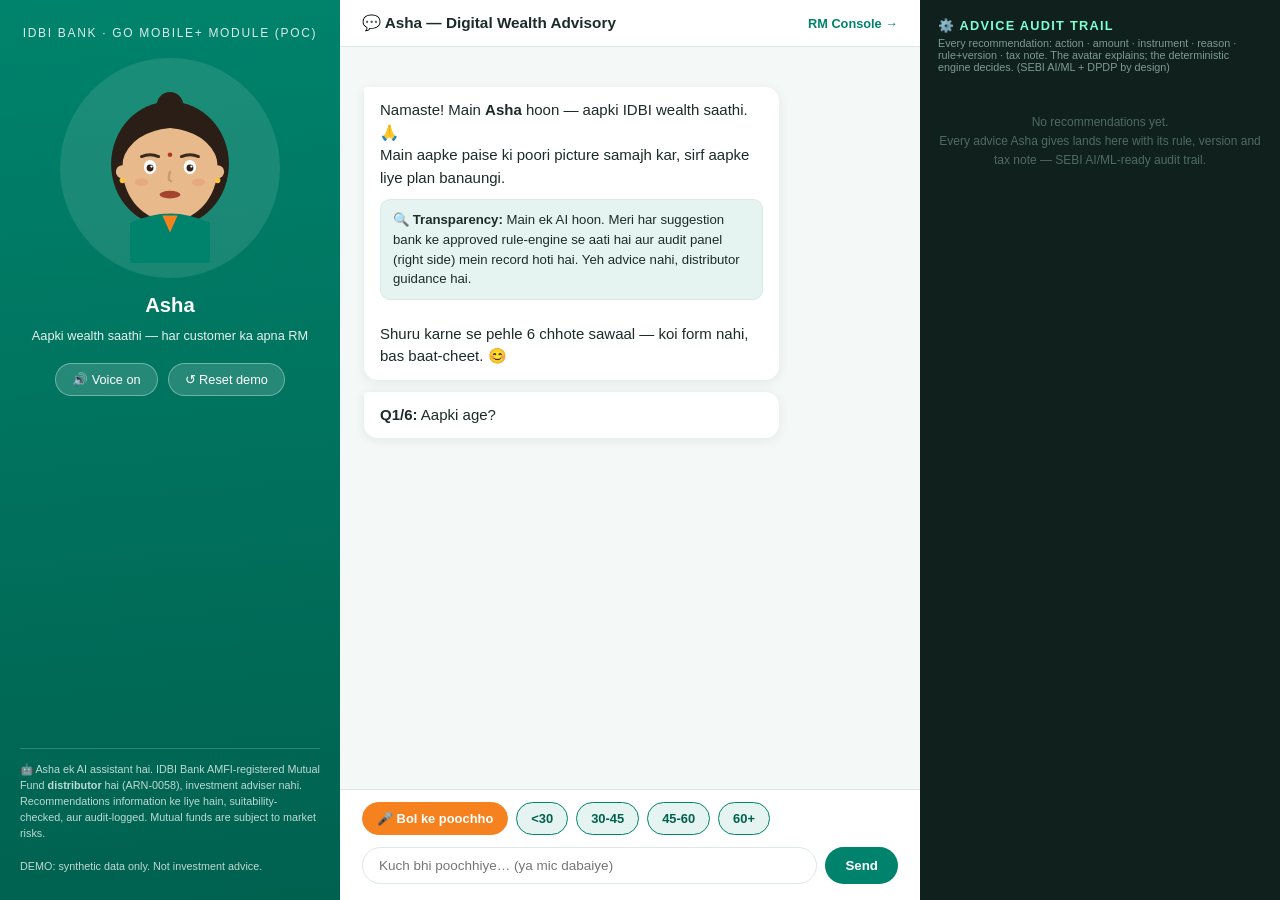
==== poc/index.html @ 64867395 "ArthSakhi: IDBI Innovate 2026 digital wealth advisory — research, spec, working PoC Discovery (7 res" ====
<!DOCTYPE html>
<html lang="en">
<head>
<meta charset="UTF-8">
<meta name="viewport" content="width=device-width, initial-scale=1.0">
<title>ArthSakhi — IDBI Digital Wealth PoC</title>
<link rel="stylesheet" href="styles.css">
</head>
<body>
<div class="app">

  <aside class="avatar-panel">
    <div class="brand">IDBI Bank · GO Mobile+ module (PoC)</div>
    <div class="avatar-stage"></div>
    <div class="avatar-name">Asha <span class="speaking-dot"></span></div>
    <div class="avatar-tag">Aapki wealth saathi — har customer ka apna RM</div>
    <div class="voice-row">
      <button id="speaker">🔊 Voice on</button>
      <button id="reset">↺ Reset demo</button>
    </div>
    <div class="disclosure">
      🤖 Asha ek AI assistant hai. IDBI Bank AMFI-registered Mutual Fund <b>distributor</b> hai
      (ARN-0058), investment adviser nahi. Recommendations information ke liye hain,
      suitability-checked, aur audit-logged. Mutual funds are subject to market risks.
      <br><br>DEMO: synthetic data only. Not investment advice.
    </div>
  </aside>

  <main class="chat">
    <div class="chat-head">
      <h1>💬 Asha — Digital Wealth Advisory</h1>
      <a href="rm.html" target="_blank">RM Console →</a>
    </div>
    <div class="insights" id="insights"></div>
    <div class="msgs" id="msgs"></div>
    <div class="chips" id="chips"></div>
    <div class="input-row">
      <input id="inp" placeholder="Kuch bhi poochhiye… (ya mic dabaiye)">
      <button id="send">Send</button>
    </div>
  </main>

  <aside class="audit">
    <h2>⚙️ Advice Audit Trail</h2>
    <div class="sub">Every recommendation: action · amount · instrument · reason · rule+version · tax note.
    The avatar explains; the deterministic engine decides. (SEBI AI/ML + DPDP by design)</div>
    <div id="audit-list"></div>
  </aside>

</div>
<script src="data.js"></script>
<script src="engine.js"></script>
<script src="llm.js"></script>
<script src="avatar.js"></script>
<script src="voice.js"></script>
<script src="app.js"></script>
</body>
</html>
---- poc/styles.css ----
/* ArthSakhi PoC — IDBI-adjacent theme */
:root{
  --teal:#00836c; --teal-dark:#00614f; --teal-light:#e6f4f1;
  --orange:#f5821f; --ink:#1c2b2a; --muted:#5f7370;
  --bg:#f4f8f7; --card:#ffffff; --line:#dce8e5;
  --good:#0a8a4a; --warn:#c47f00; --bad:#c0392b;
  --radius:14px; --shadow:0 2px 12px rgba(0,60,50,.08);
  font-size:15px;
}
*{box-sizing:border-box} body{margin:0;font-family:-apple-system,'Segoe UI',Roboto,sans-serif;background:var(--bg);color:var(--ink)}
.app{display:grid;grid-template-columns:340px 1fr 360px;height:100vh;gap:0}
@media(max-width:1100px){.app{grid-template-columns:300px 1fr}.audit{display:none}}

/* ---- Avatar panel ---- */
.avatar-panel{background:linear-gradient(175deg,var(--teal) 0%,var(--teal-dark) 100%);color:#fff;
  display:flex;flex-direction:column;align-items:center;padding:26px 20px;gap:10px}
.brand{font-size:.8rem;letter-spacing:.14em;opacity:.85;text-transform:uppercase}
.avatar-stage{width:220px;height:220px;background:rgba(255,255,255,.10);border-radius:50%;
  display:flex;align-items:center;justify-content:center;margin-top:8px}
.avatar-stage svg{width:190px;height:190px;animation:float 4s ease-in-out infinite}
@keyframes float{0%,100%{transform:translateY(0)}50%{transform:translateY(-6px)}}
.avatar-name{font-size:1.35rem;font-weight:700;margin-top:6px}
.avatar-tag{font-size:.85rem;opacity:.9;text-align:center;line-height:1.4}
.speaking-dot{width:10px;height:10px;border-radius:50%;background:#7dffd0;opacity:0;transition:.3s}
.speaking .speaking-dot{opacity:1;animation:pulse 1s infinite}
@keyframes pulse{50%{transform:scale(1.6)}}
.disclosure{margin-top:auto;font-size:.72rem;opacity:.75;line-height:1.5;border-top:1px solid rgba(255,255,255,.25);padding-top:12px}
.voice-row{display:flex;gap:10px;margin-top:8px}
.voice-row button{background:rgba(255,255,255,.15);border:1px solid rgba(255,255,255,.35);color:#fff;
  border-radius:24px;padding:8px 16px;cursor:pointer;font-size:.85rem}
.voice-row button.active{background:var(--orange);border-color:var(--orange)}

/* eyes blink + mouth talk */
.eye{animation:blink 4.5s infinite}
@keyframes blink{0%,96%,100%{transform:scaleY(1)}97.5%{transform:scaleY(.08)}}
.mouth{transition:.15s}
.talking .mouth{animation:talk .28s infinite alternate}
@keyframes talk{from{ry:3}to{ry:9}}

/* ---- Chat ---- */
.chat{display:flex;flex-direction:column;height:100vh}
.chat-head{padding:14px 22px;background:var(--card);border-bottom:1px solid var(--line);
  display:flex;justify-content:space-between;align-items:center}
.chat-head h1{font-size:1.02rem;margin:0}
.chat-head a{color:var(--teal);font-size:.85rem;text-decoration:none;font-weight:600}
.msgs{flex:1;overflow-y:auto;padding:20px 24px;display:flex;flex-direction:column;gap:12px}
.msg{max-width:78%;padding:12px 16px;border-radius:var(--radius);box-shadow:var(--shadow);
  line-height:1.5;white-space:pre-line;animation:pop .25s ease}
@keyframes pop{from{opacity:0;transform:translateY(8px)}}
.msg.bot{background:var(--card);border-top-left-radius:4px}
.msg.user{background:var(--teal);color:#fff;align-self:flex-end;border-top-right-radius:4px}
.msg .card{background:var(--teal-light);border:1px solid var(--line);border-radius:10px;
  padding:10px 12px;margin-top:10px;font-size:.88rem}
.msg table{border-collapse:collapse;width:100%;font-size:.82rem;margin-top:8px;background:#fff;border-radius:8px;overflow:hidden}
.msg th{background:var(--teal);color:#fff;padding:6px 8px;text-align:left;font-weight:600}
.msg td{padding:6px 8px;border-bottom:1px solid var(--line)}
.msg tr.best td{background:#e9f9f0;font-weight:600}
.badge{display:inline-block;background:var(--teal);color:#fff;font-size:.68rem;border-radius:8px;
  padding:2px 8px;margin-right:6px;letter-spacing:.03em}
.badge.warn{background:var(--warn)} .badge.esc{background:var(--bad)}
.chips{padding:12px 22px;display:flex;flex-wrap:wrap;gap:8px;background:var(--card);border-top:1px solid var(--line)}
.chip{background:var(--teal-light);border:1px solid var(--teal);color:var(--teal-dark);
  padding:8px 14px;border-radius:20px;cursor:pointer;font-size:.86rem;font-weight:600;transition:.15s}
.chip:hover{background:var(--teal);color:#fff}
.chip.mic{background:var(--orange);border-color:var(--orange);color:#fff}
.input-row{display:flex;gap:8px;padding:0 22px 16px;background:var(--card)}
.input-row input{flex:1;border:1px solid var(--line);border-radius:22px;padding:10px 16px;font-size:.9rem;outline:none}
.input-row button{background:var(--teal);color:#fff;border:none;border-radius:22px;padding:10px 20px;cursor:pointer;font-weight:600}

/* ---- Audit panel ---- */
.audit{background:#10201d;color:#cfe8e2;height:100vh;overflow-y:auto;padding:18px;font-size:.8rem}
.audit h2{font-size:.85rem;color:#7dffd0;letter-spacing:.1em;text-transform:uppercase;margin:0 0 4px}
.audit .sub{color:#7d9a94;font-size:.72rem;margin-bottom:14px}
.audit-entry{background:#16302b;border-left:3px solid #7dffd0;border-radius:8px;padding:10px;margin-bottom:10px}
.audit-entry .act{color:#7dffd0;font-weight:700}
.audit-entry .rule{color:#f5a623;font-size:.72rem}
.audit-entry .why{margin-top:4px;line-height:1.45}
.audit-entry .tax{color:#9ad0ff;font-size:.74rem;margin-top:3px}
.audit-empty{color:#4f6a64;text-align:center;margin-top:40px;line-height:1.6}

/* ---- insights strip ---- */
.insights{padding:10px 22px;display:flex;gap:10px;overflow-x:auto;background:var(--bg)}
.insight{min-width:230px;background:var(--card);border-left:4px solid var(--orange);border-radius:10px;
  padding:10px 12px;font-size:.8rem;box-shadow:var(--shadow);cursor:pointer}
.insight b{color:var(--teal-dark)}

/* ---- RM console ---- */
.rm-wrap{max-width:1100px;margin:0 auto;padding:26px}
.rm-grid{display:grid;grid-template-columns:1fr 1fr;gap:18px}
.panel{background:var(--card);border-radius:var(--radius);box-shadow:var(--shadow);padding:18px}
.panel h2{margin:0 0 4px;font-size:1rem;color:var(--teal-dark)}
.panel .sub{color:var(--muted);font-size:.8rem;margin-bottom:12px}
.lead{border:1px solid var(--line);border-left:4px solid var(--bad);border-radius:10px;padding:12px;margin-bottom:10px}
.lead .who{font-weight:700} .lead .ctx{font-size:.85rem;color:var(--muted);margin-top:4px}
.lead .meta{font-size:.75rem;margin-top:6px;color:var(--teal-dark)}
.nba{border-left:4px solid var(--good);border:1px solid var(--line);border-radius:10px;padding:10px 12px;margin-bottom:8px;font-size:.86rem}
.kpis{display:flex;gap:14px;margin-bottom:18px}
.kpi{flex:1;background:var(--teal);color:#fff;border-radius:12px;padding:14px;text-align:center}
.kpi .n{font-size:1.5rem;font-weight:800}.kpi .l{font-size:.72rem;opacity:.85;letter-spacing:.05em}
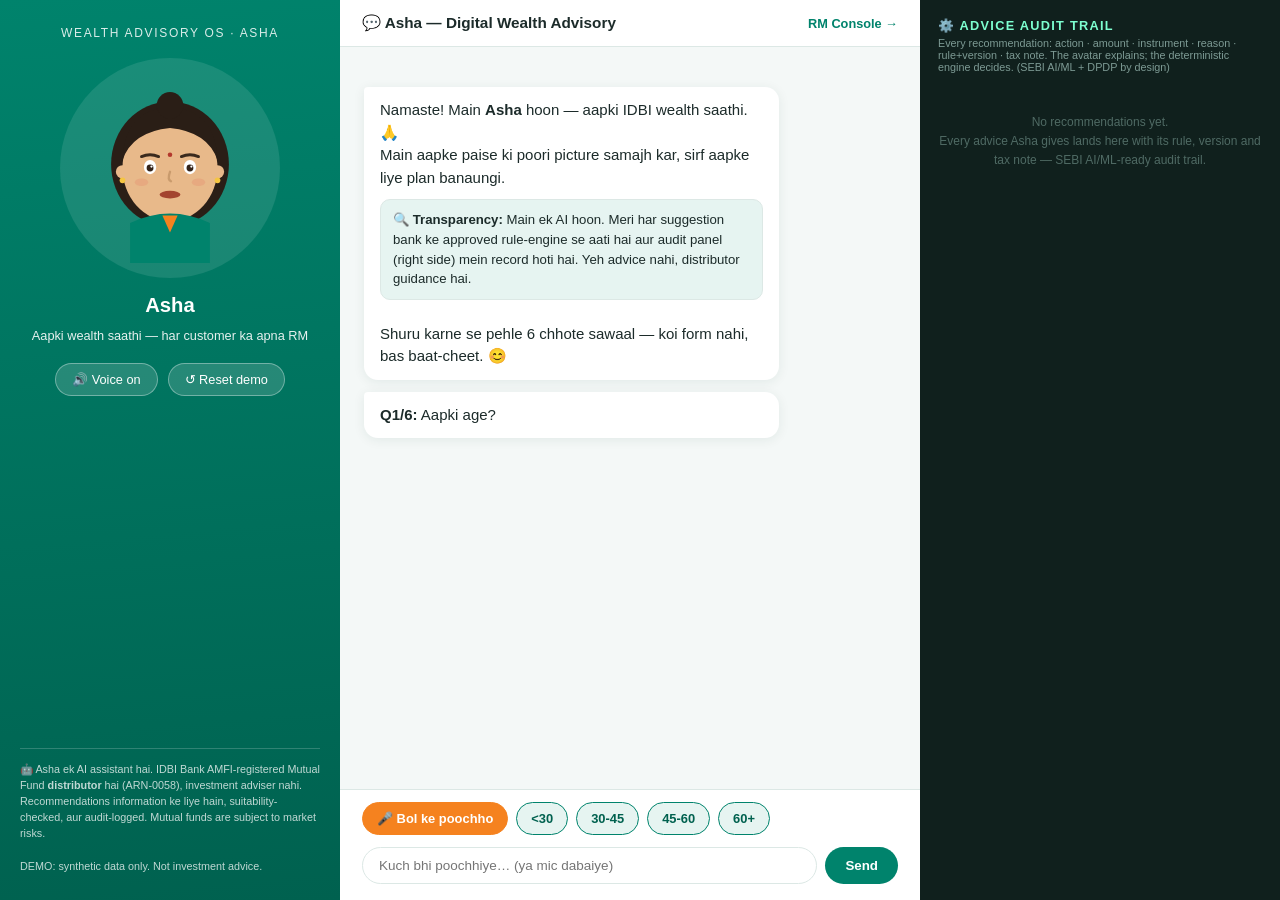
==== commit 13a8ea60: "Storylines A (Kanak) + B (Suresh): live-demo profiles, beat timelines, T0 script; Day-0 set synced t" ====
--- a/poc/index.html
+++ b/poc/index.html
@@ -3,14 +3,14 @@
 <head>
 <meta charset="UTF-8">
 <meta name="viewport" content="width=device-width, initial-scale=1.0">
-<title>ArthSakhi — IDBI Digital Wealth PoC</title>
+<title>Wealth Advisory OS</title>
 <link rel="stylesheet" href="styles.css">
 </head>
 <body>
 <div class="app">
 
   <aside class="avatar-panel">
-    <div class="brand">IDBI Bank · GO Mobile+ module (PoC)</div>
+    <div class="brand">Wealth Advisory OS · Asha</div>
     <div class="avatar-stage"></div>
     <div class="avatar-name">Asha <span class="speaking-dot"></span></div>
     <div class="avatar-tag">Aapki wealth saathi — har customer ka apna RM</div>
--- a/poc/styles.css
+++ b/poc/styles.css
@@ -1,4 +1,4 @@
-/* ArthSakhi PoC — IDBI-adjacent theme */
+/* Advisory OS PoC — IDBI-adjacent theme */
 :root{
   --teal:#00836c; --teal-dark:#00614f; --teal-light:#e6f4f1;
   --orange:#f5821f; --ink:#1c2b2a; --muted:#5f7370;
